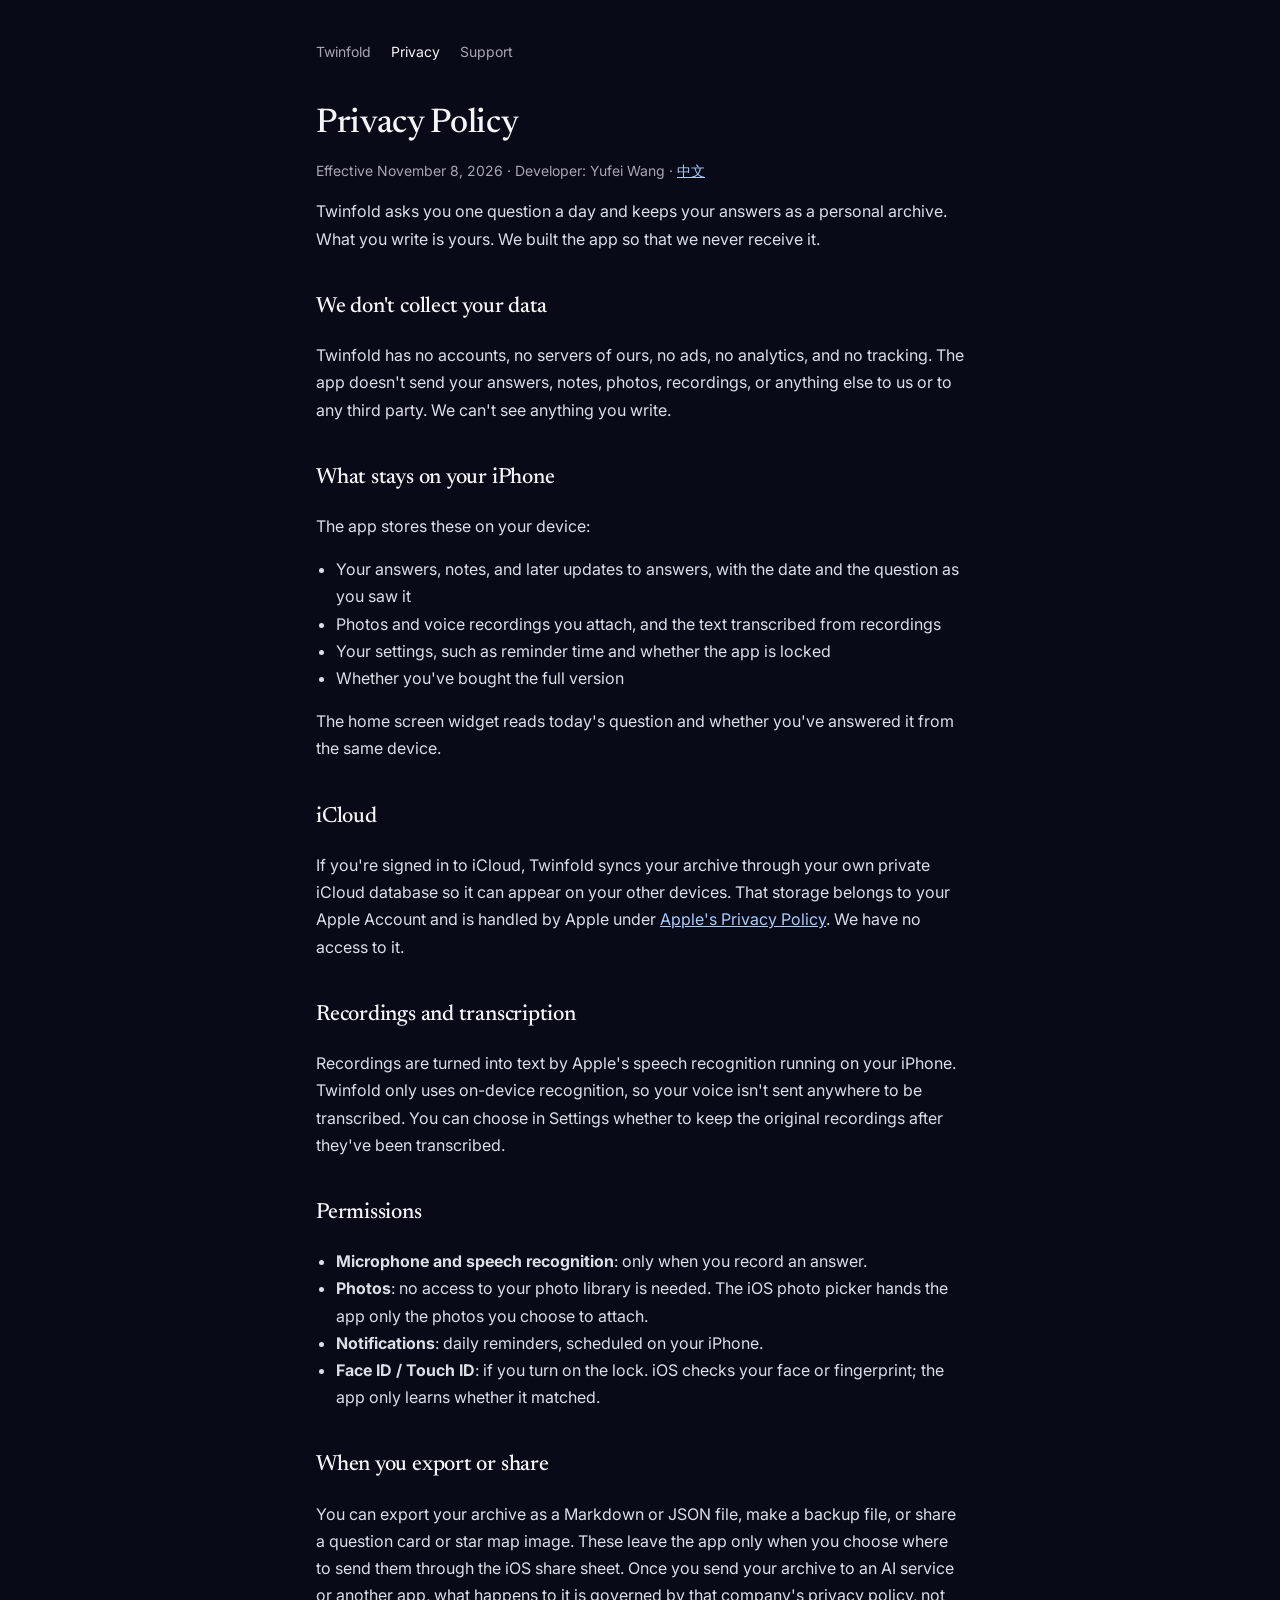
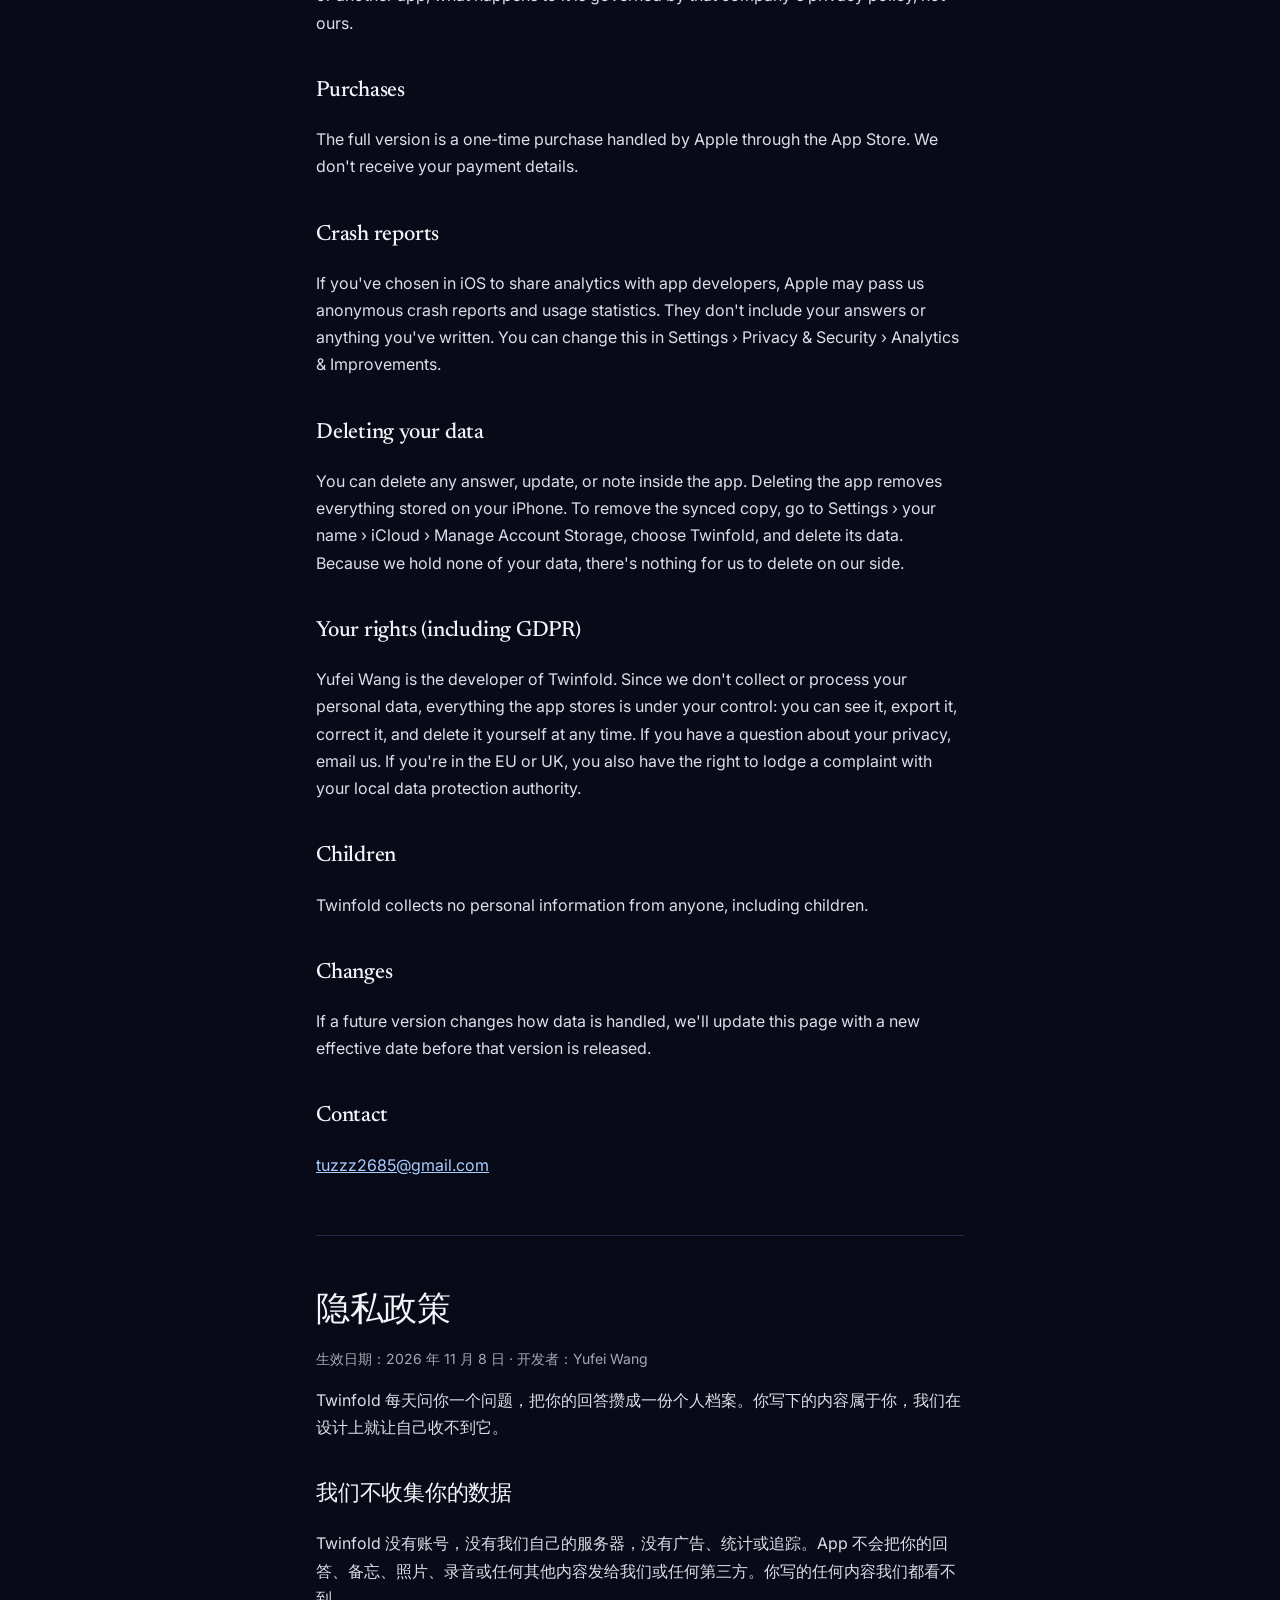
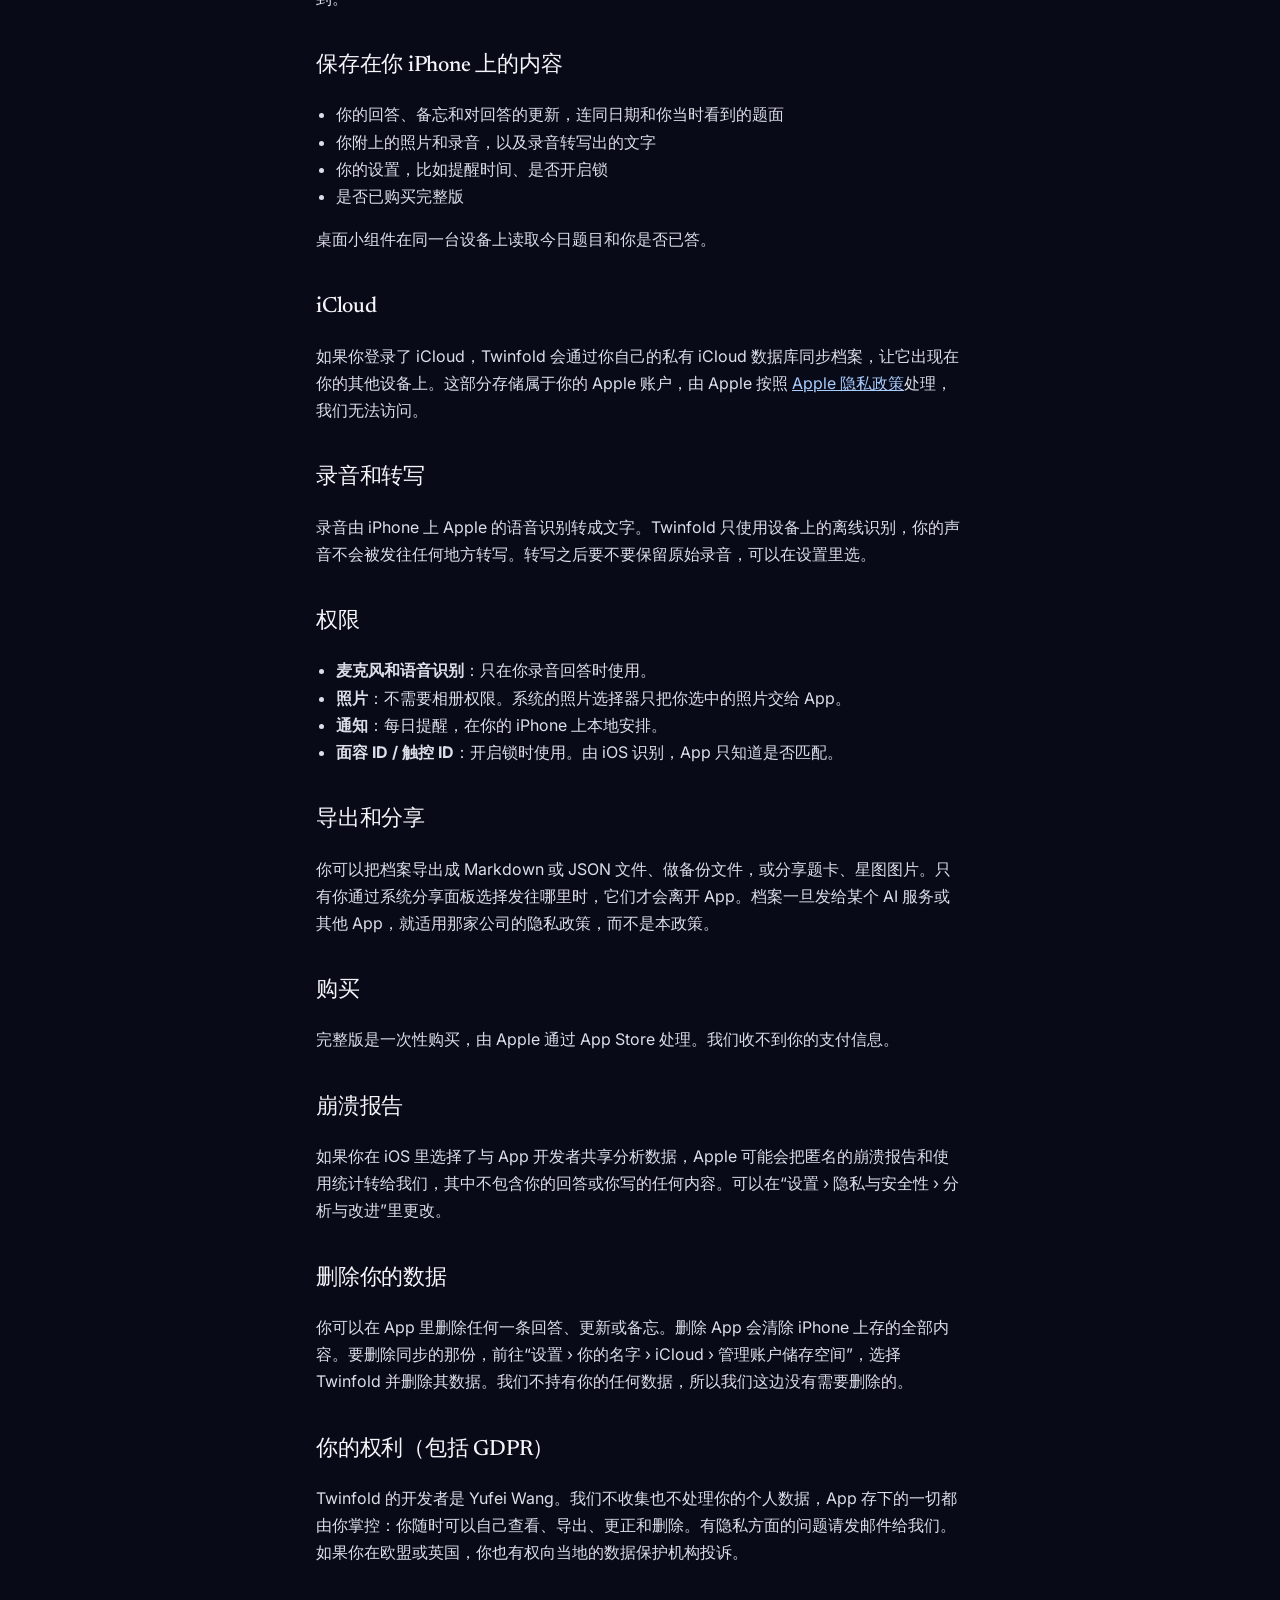
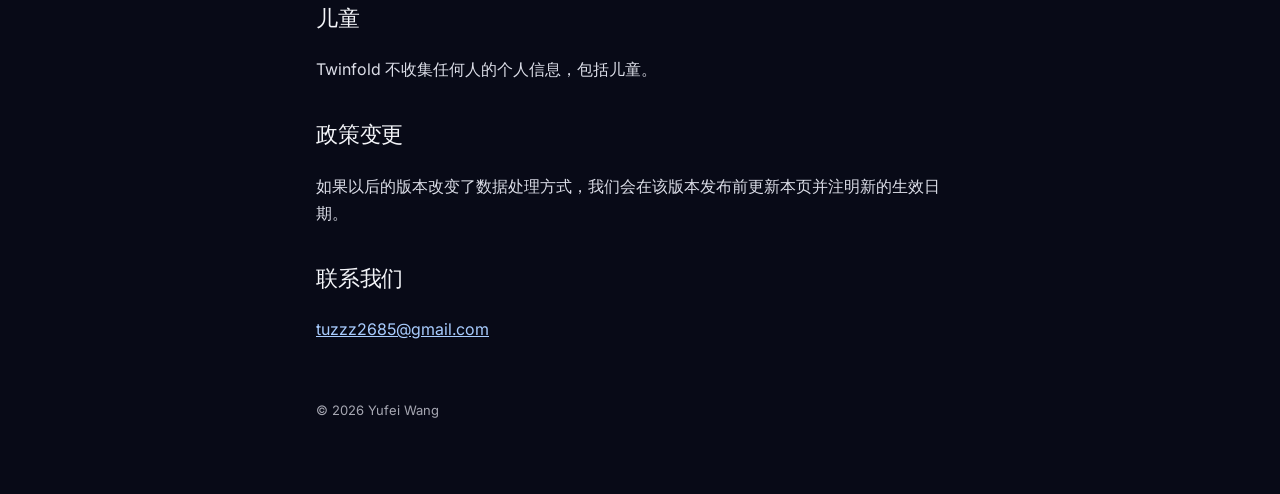
==== privacy.html @ fcb7c414 "Twinfold privacy policy, support, and home page Co-Authored-By: Claude Opus 5.5 <noreply@anthropic.c" ====
<!doctype html>
<html lang="en">
<head>
<meta charset="utf-8">
<meta name="viewport" content="width=device-width,initial-scale=1">
<title>Twinfold Privacy Policy</title>
<link rel="icon" href="icon.png">
<link rel="stylesheet" href="style.css">
</head>
<body>
<main>
<nav><a href="./">Twinfold</a><a href="privacy.html" aria-current="page">Privacy</a><a href="support.html">Support</a></nav>

<h1>Privacy Policy</h1>
<p class="muted">Effective November 8, 2026 · Developer: Yufei Wang · <a href="#zh">中文</a></p>

<p>Twinfold asks you one question a day and keeps your answers as a personal archive. What you write is yours. We built the app so that we never receive it.</p>

<h2>We don't collect your data</h2>
<p>Twinfold has no accounts, no servers of ours, no ads, no analytics, and no tracking. The app doesn't send your answers, notes, photos, recordings, or anything else to us or to any third party. We can't see anything you write.</p>

<h2>What stays on your iPhone</h2>
<p>The app stores these on your device:</p>
<ul>
  <li>Your answers, notes, and later updates to answers, with the date and the question as you saw it</li>
  <li>Photos and voice recordings you attach, and the text transcribed from recordings</li>
  <li>Your settings, such as reminder time and whether the app is locked</li>
  <li>Whether you've bought the full version</li>
</ul>
<p>The home screen widget reads today's question and whether you've answered it from the same device.</p>

<h2>iCloud</h2>
<p>If you're signed in to iCloud, Twinfold syncs your archive through your own private iCloud database so it can appear on your other devices. That storage belongs to your Apple Account and is handled by Apple under <a href="https://www.apple.com/legal/privacy/">Apple's Privacy Policy</a>. We have no access to it.</p>

<h2>Recordings and transcription</h2>
<p>Recordings are turned into text by Apple's speech recognition running on your iPhone. Twinfold only uses on-device recognition, so your voice isn't sent anywhere to be transcribed. You can choose in Settings whether to keep the original recordings after they've been transcribed.</p>

<h2>Permissions</h2>
<ul>
  <li><strong>Microphone and speech recognition</strong>: only when you record an answer.</li>
  <li><strong>Photos</strong>: no access to your photo library is needed. The iOS photo picker hands the app only the photos you choose to attach.</li>
  <li><strong>Notifications</strong>: daily reminders, scheduled on your iPhone.</li>
  <li><strong>Face ID / Touch ID</strong>: if you turn on the lock. iOS checks your face or fingerprint; the app only learns whether it matched.</li>
</ul>

<h2>When you export or share</h2>
<p>You can export your archive as a Markdown or JSON file, make a backup file, or share a question card or star map image. These leave the app only when you choose where to send them through the iOS share sheet. Once you send your archive to an AI service or another app, what happens to it is governed by that company's privacy policy, not ours.</p>

<h2>Purchases</h2>
<p>The full version is a one-time purchase handled by Apple through the App Store. We don't receive your payment details.</p>

<h2>Crash reports</h2>
<p>If you've chosen in iOS to share analytics with app developers, Apple may pass us anonymous crash reports and usage statistics. They don't include your answers or anything you've written. You can change this in Settings › Privacy &amp; Security › Analytics &amp; Improvements.</p>

<h2>Deleting your data</h2>
<p>You can delete any answer, update, or note inside the app. Deleting the app removes everything stored on your iPhone. To remove the synced copy, go to Settings › your name › iCloud › Manage Account Storage, choose Twinfold, and delete its data. Because we hold none of your data, there's nothing for us to delete on our side.</p>

<h2>Your rights (including GDPR)</h2>
<p>Yufei Wang is the developer of Twinfold. Since we don't collect or process your personal data, everything the app stores is under your control: you can see it, export it, correct it, and delete it yourself at any time. If you have a question about your privacy, email us. If you're in the EU or UK, you also have the right to lodge a complaint with your local data protection authority.</p>

<h2>Children</h2>
<p>Twinfold collects no personal information from anyone, including children.</p>

<h2>Changes</h2>
<p>If a future version changes how data is handled, we'll update this page with a new effective date before that version is released.</p>

<h2>Contact</h2>
<p><a href="mailto:tuzzz2685@gmail.com">tuzzz2685@gmail.com</a></p>

<hr>

<section id="zh" lang="zh-CN">
<h1>隐私政策</h1>
<p class="muted">生效日期：2026 年 11 月 8 日 · 开发者：Yufei Wang</p>

<p>Twinfold 每天问你一个问题，把你的回答攒成一份个人档案。你写下的内容属于你，我们在设计上就让自己收不到它。</p>

<h2>我们不收集你的数据</h2>
<p>Twinfold 没有账号，没有我们自己的服务器，没有广告、统计或追踪。App 不会把你的回答、备忘、照片、录音或任何其他内容发给我们或任何第三方。你写的任何内容我们都看不到。</p>

<h2>保存在你 iPhone 上的内容</h2>
<ul>
  <li>你的回答、备忘和对回答的更新，连同日期和你当时看到的题面</li>
  <li>你附上的照片和录音，以及录音转写出的文字</li>
  <li>你的设置，比如提醒时间、是否开启锁</li>
  <li>是否已购买完整版</li>
</ul>
<p>桌面小组件在同一台设备上读取今日题目和你是否已答。</p>

<h2>iCloud</h2>
<p>如果你登录了 iCloud，Twinfold 会通过你自己的私有 iCloud 数据库同步档案，让它出现在你的其他设备上。这部分存储属于你的 Apple 账户，由 Apple 按照 <a href="https://www.apple.com/legal/privacy/">Apple 隐私政策</a>处理，我们无法访问。</p>

<h2>录音和转写</h2>
<p>录音由 iPhone 上 Apple 的语音识别转成文字。Twinfold 只使用设备上的离线识别，你的声音不会被发往任何地方转写。转写之后要不要保留原始录音，可以在设置里选。</p>

<h2>权限</h2>
<ul>
  <li><strong>麦克风和语音识别</strong>：只在你录音回答时使用。</li>
  <li><strong>照片</strong>：不需要相册权限。系统的照片选择器只把你选中的照片交给 App。</li>
  <li><strong>通知</strong>：每日提醒，在你的 iPhone 上本地安排。</li>
  <li><strong>面容 ID / 触控 ID</strong>：开启锁时使用。由 iOS 识别，App 只知道是否匹配。</li>
</ul>

<h2>导出和分享</h2>
<p>你可以把档案导出成 Markdown 或 JSON 文件、做备份文件，或分享题卡、星图图片。只有你通过系统分享面板选择发往哪里时，它们才会离开 App。档案一旦发给某个 AI 服务或其他 App，就适用那家公司的隐私政策，而不是本政策。</p>

<h2>购买</h2>
<p>完整版是一次性购买，由 Apple 通过 App Store 处理。我们收不到你的支付信息。</p>

<h2>崩溃报告</h2>
<p>如果你在 iOS 里选择了与 App 开发者共享分析数据，Apple 可能会把匿名的崩溃报告和使用统计转给我们，其中不包含你的回答或你写的任何内容。可以在“设置 › 隐私与安全性 › 分析与改进”里更改。</p>

<h2>删除你的数据</h2>
<p>你可以在 App 里删除任何一条回答、更新或备忘。删除 App 会清除 iPhone 上存的全部内容。要删除同步的那份，前往“设置 › 你的名字 › iCloud › 管理账户储存空间”，选择 Twinfold 并删除其数据。我们不持有你的任何数据，所以我们这边没有需要删除的。</p>

<h2>你的权利（包括 GDPR）</h2>
<p>Twinfold 的开发者是 Yufei Wang。我们不收集也不处理你的个人数据，App 存下的一切都由你掌控：你随时可以自己查看、导出、更正和删除。有隐私方面的问题请发邮件给我们。如果你在欧盟或英国，你也有权向当地的数据保护机构投诉。</p>

<h2>儿童</h2>
<p>Twinfold 不收集任何人的个人信息，包括儿童。</p>

<h2>政策变更</h2>
<p>如果以后的版本改变了数据处理方式，我们会在该版本发布前更新本页并注明新的生效日期。</p>

<h2>联系我们</h2>
<p><a href="mailto:tuzzz2685@gmail.com">tuzzz2685@gmail.com</a></p>
</section>

<footer>© 2026 Yufei Wang</footer>
</main>
</body>
</html>
---- style.css ----
@import url("https://fonts.googleapis.com/css2?family=Inter:wght@400;500;600&family=Newsreader:opsz,wght@6..72,500&display=swap");
:root{--bg:#080A17;--panel:#14182E;--text:#F4F5F9;--dim:#A6A7B2;--primary:#A9CDFF;--line:#23284A}
*{box-sizing:border-box}
html{-webkit-text-size-adjust:100%}
body{margin:0;background:var(--bg);color:var(--text);font:16px/1.7 Inter,-apple-system,BlinkMacSystemFont,"PingFang SC","Helvetica Neue",sans-serif}
main{max-width:680px;margin:0 auto;padding:40px 16px 72px}
nav{display:flex;gap:20px;font-size:14px;margin-bottom:40px}
nav a{color:var(--dim);text-decoration:none}nav a:hover,nav a[aria-current]{color:var(--text)}
h1,h2{font-family:Newsreader,Georgia,"Songti SC",serif;font-weight:500;letter-spacing:-.01em}
h1{font-size:34px;line-height:1.2;margin:0 0 6px}
h2{font-size:22px;margin:36px 0 8px}
p,li{color:#DCDEE8}
a{color:var(--primary)}
.muted{color:var(--dim);font-size:14px}
hr{border:0;border-top:1px solid var(--line);margin:56px 0}
ul{padding-left:20px}
.card{background:var(--panel);border:1px solid var(--line);border-radius:14px;padding:4px 20px;margin:20px 0}
.hero{display:flex;align-items:center;gap:18px;margin-bottom:12px}
.hero img{width:72px;height:72px;border-radius:16px}
footer{margin-top:56px;color:var(--dim);font-size:13px}
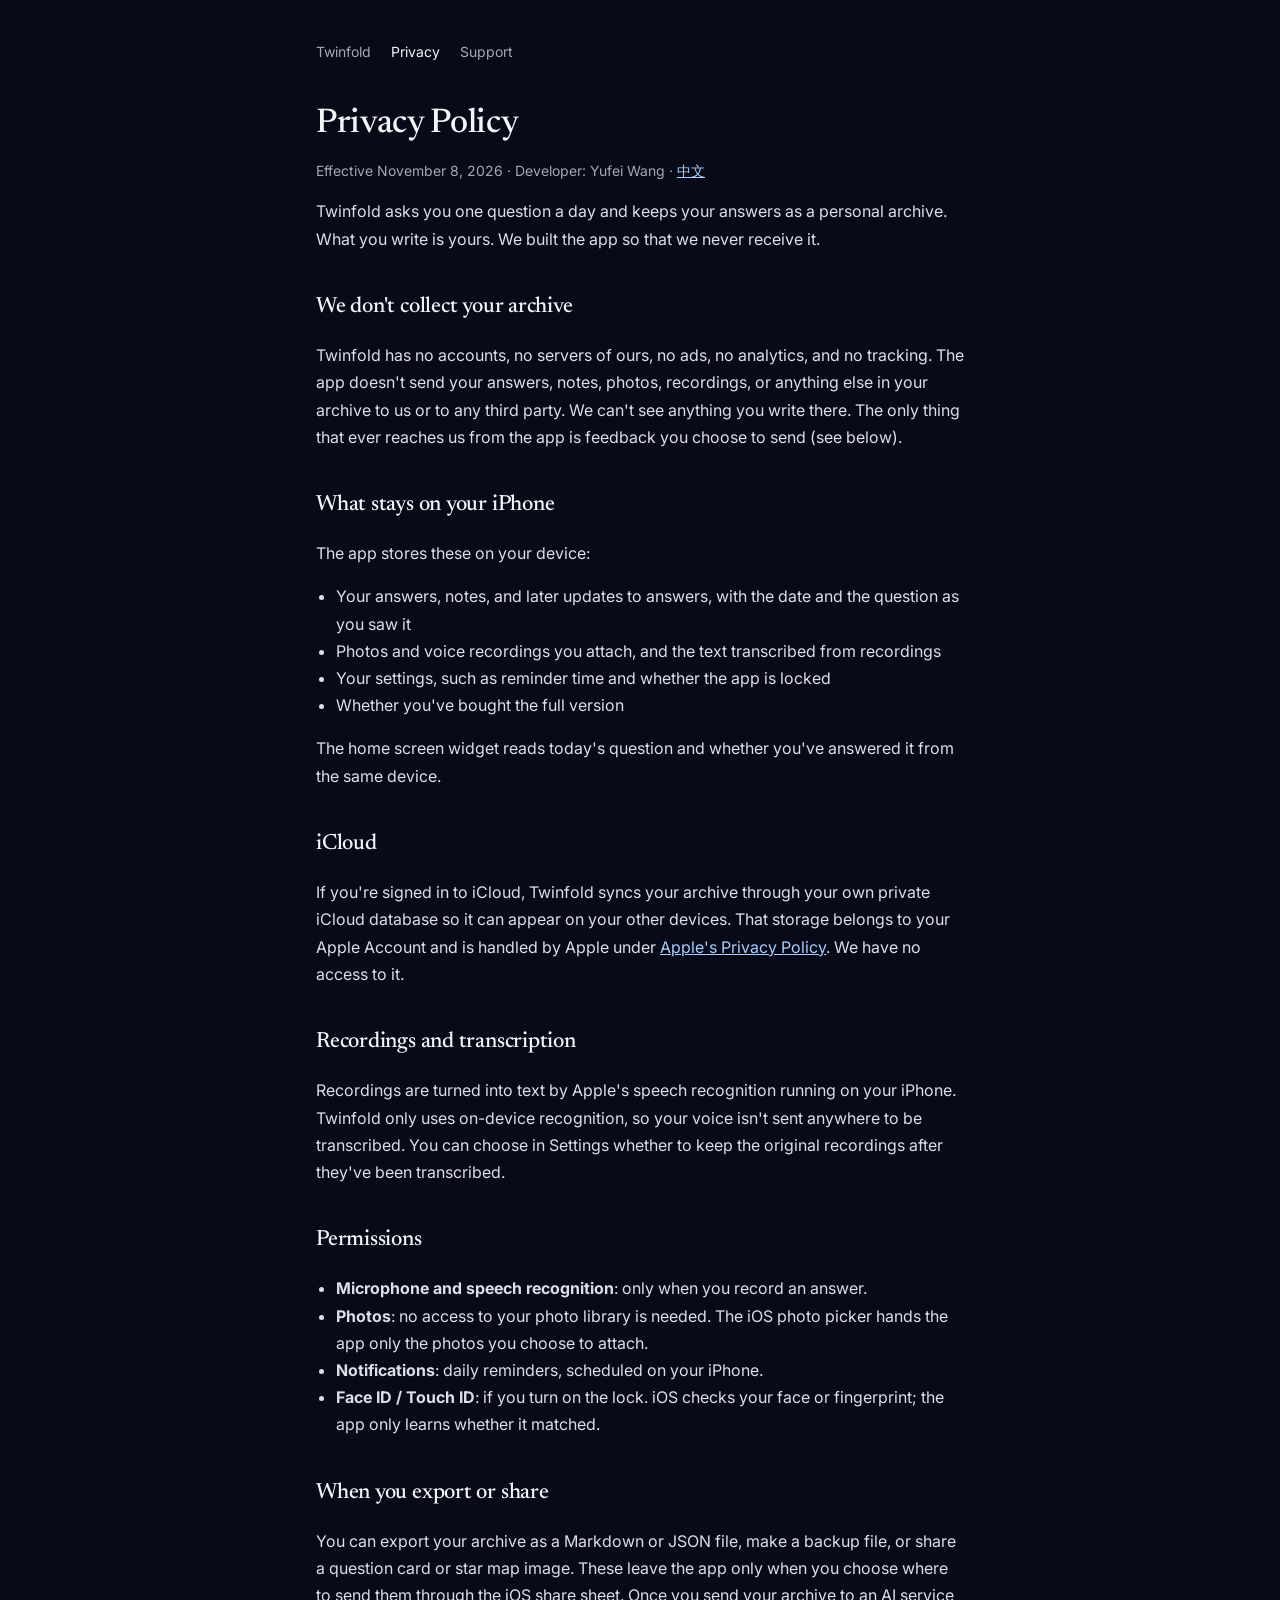
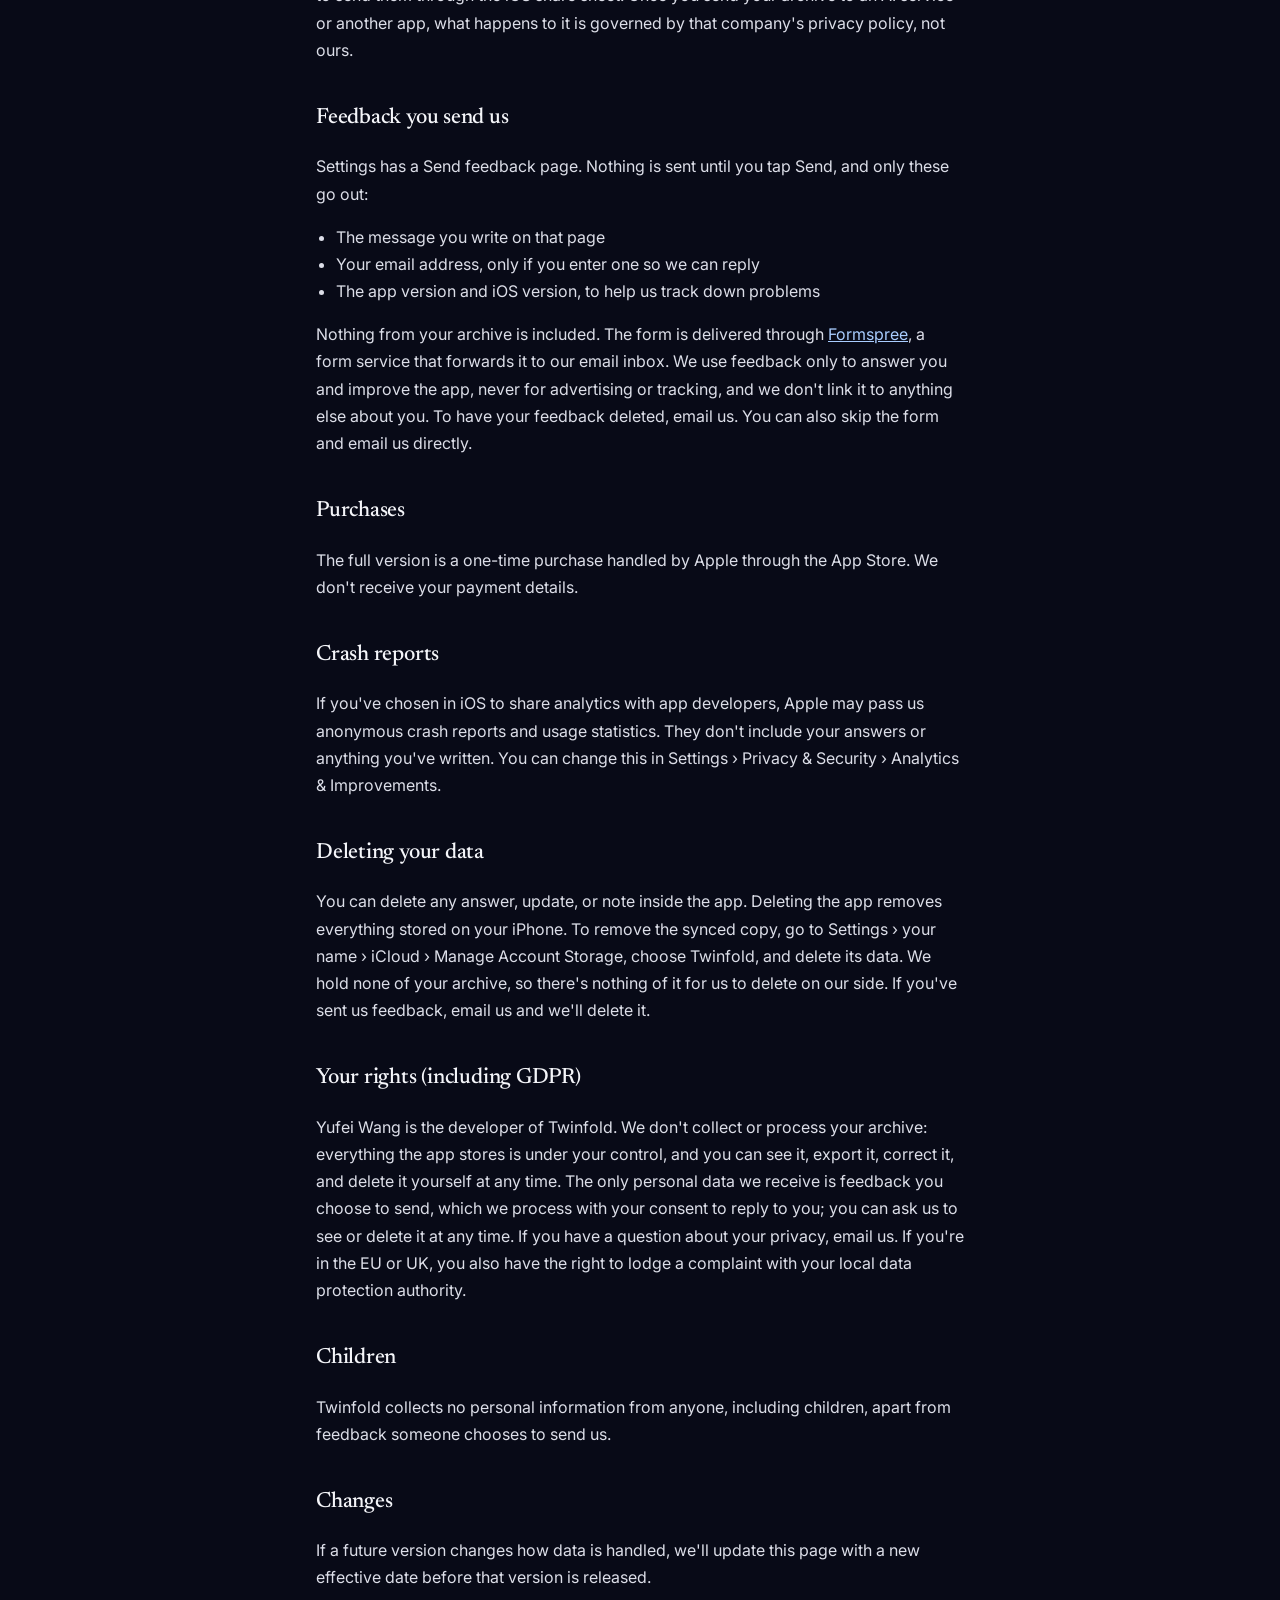
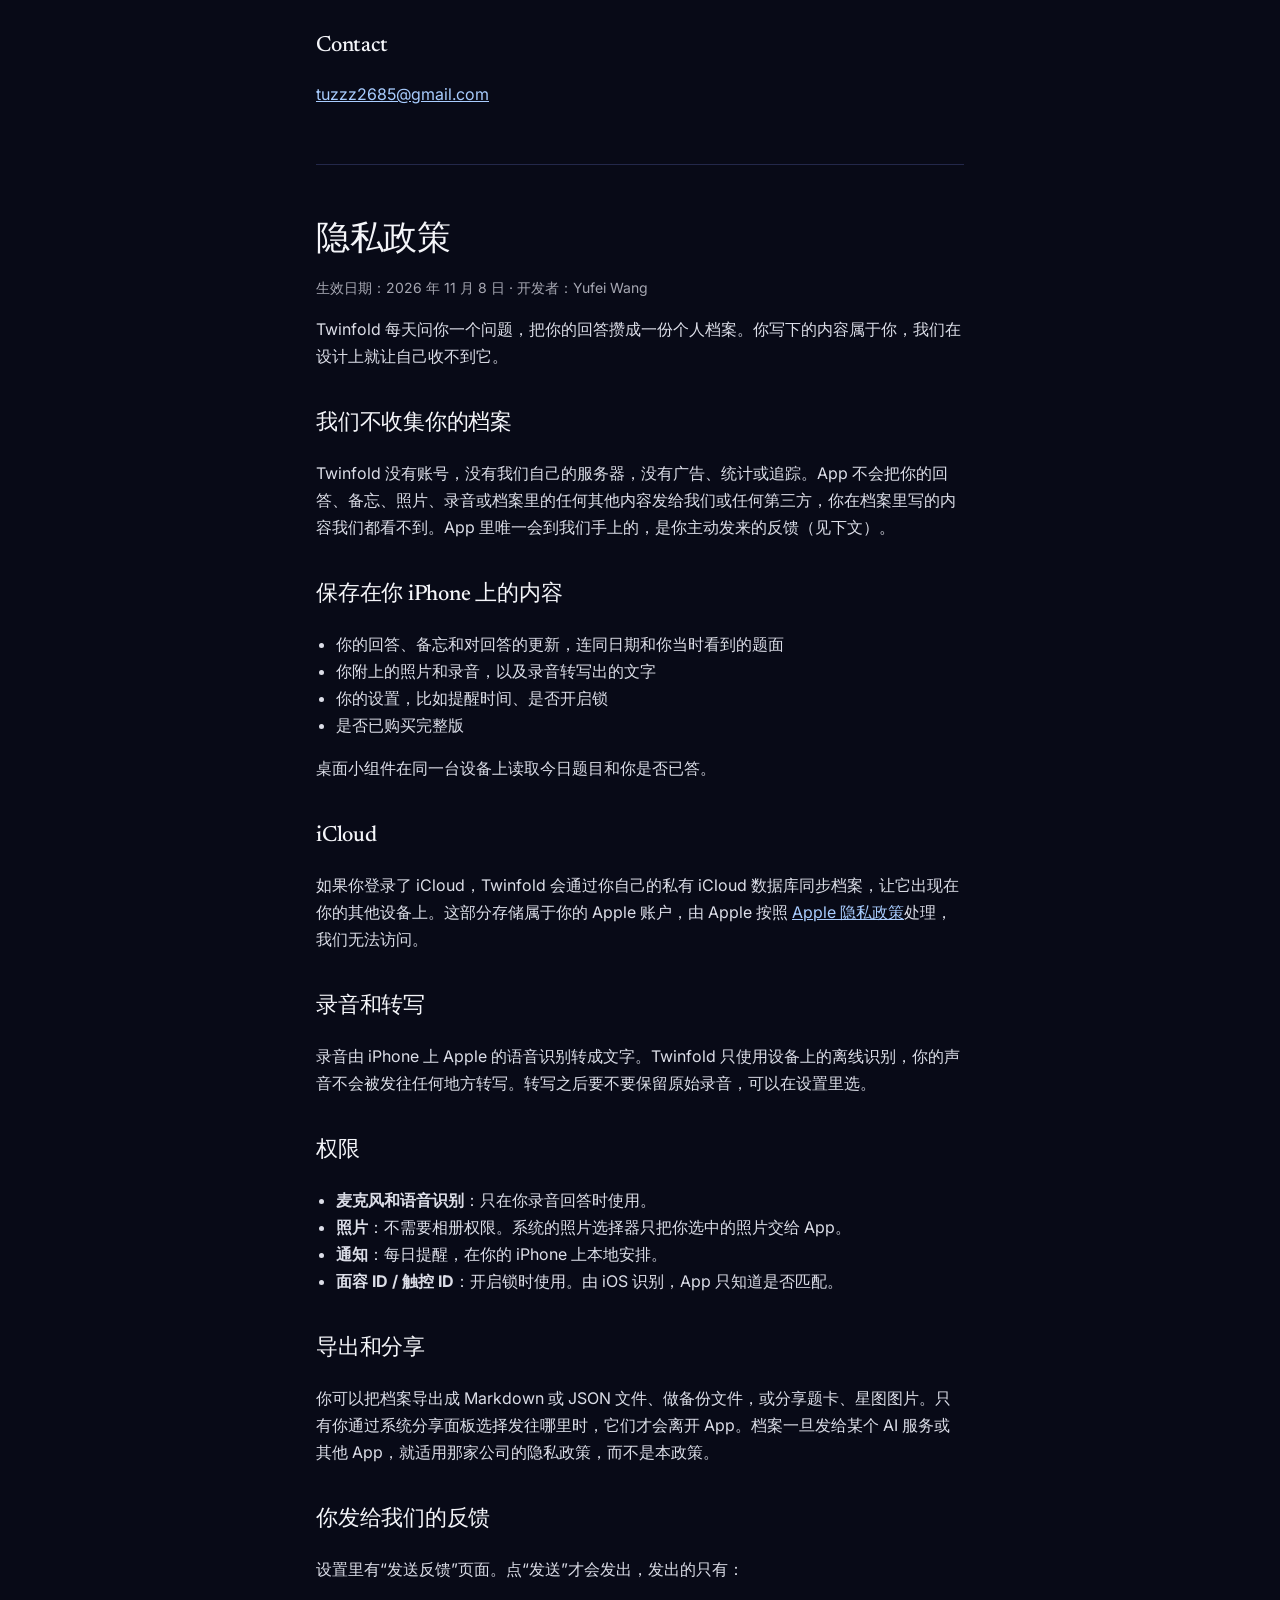
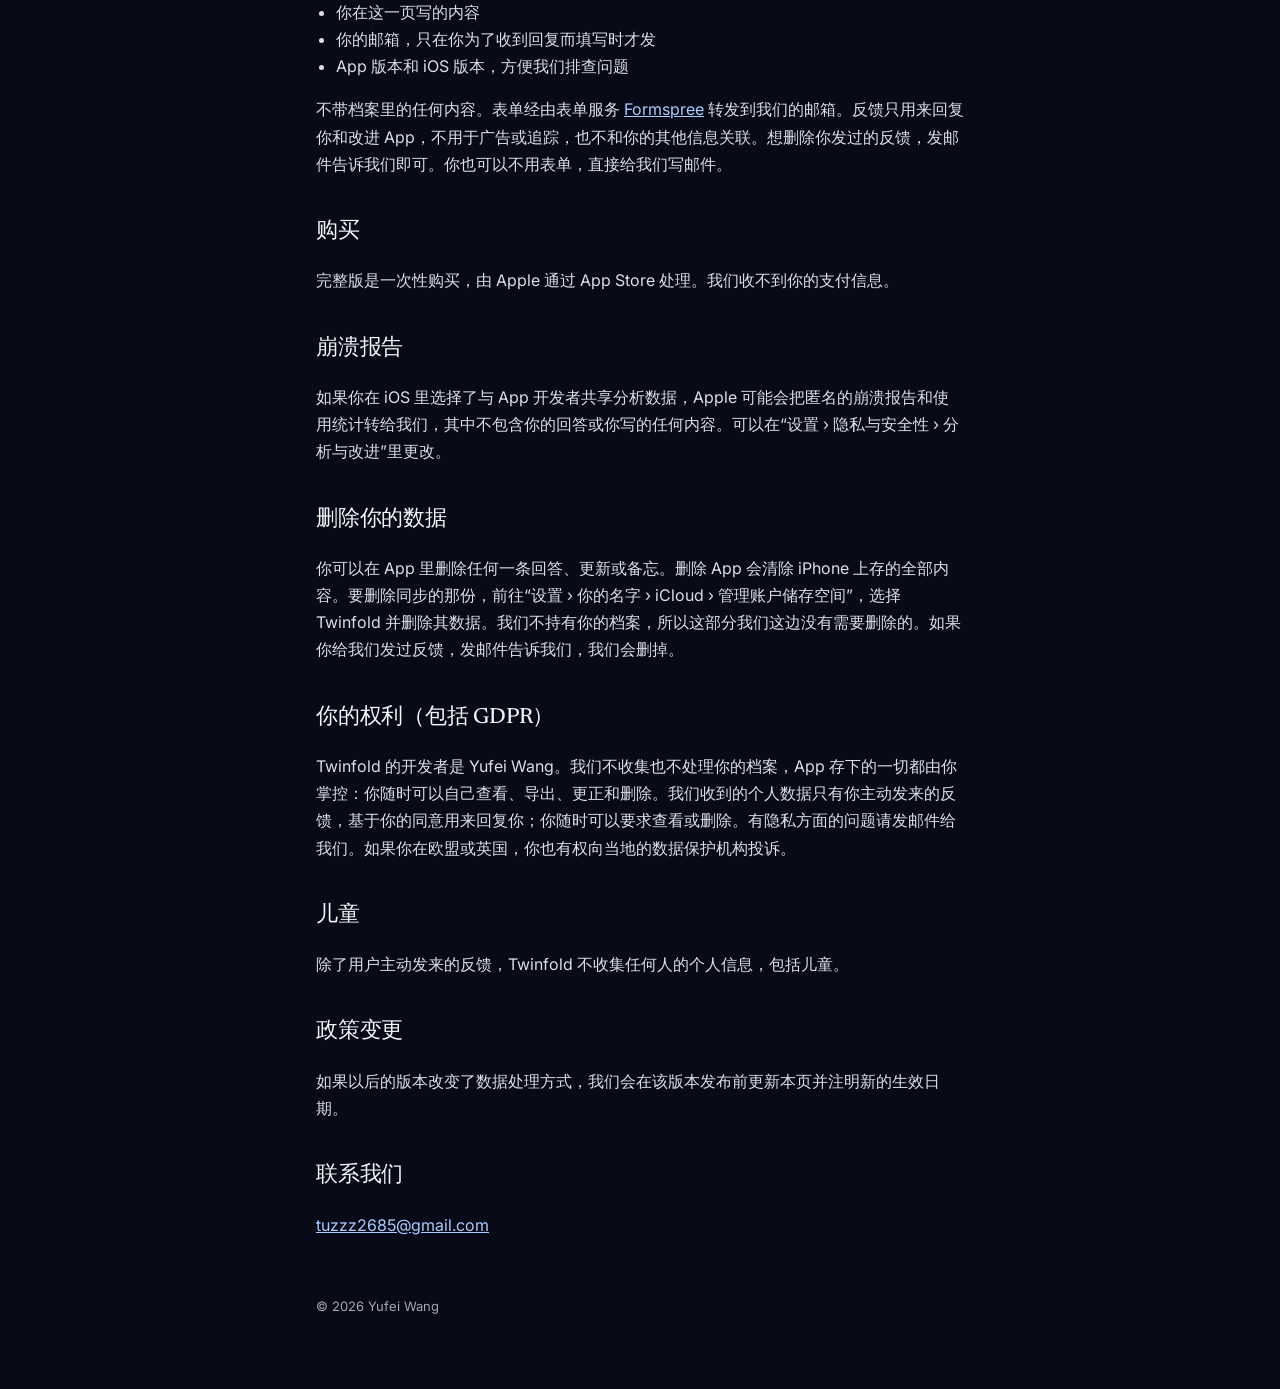
==== commit 970bcf14: "Privacy policy: in-app feedback (message, optional email, app and iOS version) goes through Formspre" ====
--- a/privacy.html
+++ b/privacy.html
@@ -16,8 +16,8 @@
 
 <p>Twinfold asks you one question a day and keeps your answers as a personal archive. What you write is yours. We built the app so that we never receive it.</p>
 
-<h2>We don't collect your data</h2>
-<p>Twinfold has no accounts, no servers of ours, no ads, no analytics, and no tracking. The app doesn't send your answers, notes, photos, recordings, or anything else to us or to any third party. We can't see anything you write.</p>
+<h2>We don't collect your archive</h2>
+<p>Twinfold has no accounts, no servers of ours, no ads, no analytics, and no tracking. The app doesn't send your answers, notes, photos, recordings, or anything else in your archive to us or to any third party. We can't see anything you write there. The only thing that ever reaches us from the app is feedback you choose to send (see below).</p>
 
 <h2>What stays on your iPhone</h2>
 <p>The app stores these on your device:</p>
@@ -46,6 +46,15 @@
 <h2>When you export or share</h2>
 <p>You can export your archive as a Markdown or JSON file, make a backup file, or share a question card or star map image. These leave the app only when you choose where to send them through the iOS share sheet. Once you send your archive to an AI service or another app, what happens to it is governed by that company's privacy policy, not ours.</p>
 
+<h2>Feedback you send us</h2>
+<p>Settings has a Send feedback page. Nothing is sent until you tap Send, and only these go out:</p>
+<ul>
+  <li>The message you write on that page</li>
+  <li>Your email address, only if you enter one so we can reply</li>
+  <li>The app version and iOS version, to help us track down problems</li>
+</ul>
+<p>Nothing from your archive is included. The form is delivered through <a href="https://formspree.io/legal/privacy-policy/">Formspree</a>, a form service that forwards it to our email inbox. We use feedback only to answer you and improve the app, never for advertising or tracking, and we don't link it to anything else about you. To have your feedback deleted, email us. You can also skip the form and email us directly.</p>
+
 <h2>Purchases</h2>
 <p>The full version is a one-time purchase handled by Apple through the App Store. We don't receive your payment details.</p>
 
@@ -53,13 +62,13 @@
 <p>If you've chosen in iOS to share analytics with app developers, Apple may pass us anonymous crash reports and usage statistics. They don't include your answers or anything you've written. You can change this in Settings › Privacy &amp; Security › Analytics &amp; Improvements.</p>
 
 <h2>Deleting your data</h2>
-<p>You can delete any answer, update, or note inside the app. Deleting the app removes everything stored on your iPhone. To remove the synced copy, go to Settings › your name › iCloud › Manage Account Storage, choose Twinfold, and delete its data. Because we hold none of your data, there's nothing for us to delete on our side.</p>
+<p>You can delete any answer, update, or note inside the app. Deleting the app removes everything stored on your iPhone. To remove the synced copy, go to Settings › your name › iCloud › Manage Account Storage, choose Twinfold, and delete its data. We hold none of your archive, so there's nothing of it for us to delete on our side. If you've sent us feedback, email us and we'll delete it.</p>
 
 <h2>Your rights (including GDPR)</h2>
-<p>Yufei Wang is the developer of Twinfold. Since we don't collect or process your personal data, everything the app stores is under your control: you can see it, export it, correct it, and delete it yourself at any time. If you have a question about your privacy, email us. If you're in the EU or UK, you also have the right to lodge a complaint with your local data protection authority.</p>
+<p>Yufei Wang is the developer of Twinfold. We don't collect or process your archive: everything the app stores is under your control, and you can see it, export it, correct it, and delete it yourself at any time. The only personal data we receive is feedback you choose to send, which we process with your consent to reply to you; you can ask us to see or delete it at any time. If you have a question about your privacy, email us. If you're in the EU or UK, you also have the right to lodge a complaint with your local data protection authority.</p>
 
 <h2>Children</h2>
-<p>Twinfold collects no personal information from anyone, including children.</p>
+<p>Twinfold collects no personal information from anyone, including children, apart from feedback someone chooses to send us.</p>
 
 <h2>Changes</h2>
 <p>If a future version changes how data is handled, we'll update this page with a new effective date before that version is released.</p>
@@ -75,8 +84,8 @@
 
 <p>Twinfold 每天问你一个问题，把你的回答攒成一份个人档案。你写下的内容属于你，我们在设计上就让自己收不到它。</p>
 
-<h2>我们不收集你的数据</h2>
-<p>Twinfold 没有账号，没有我们自己的服务器，没有广告、统计或追踪。App 不会把你的回答、备忘、照片、录音或任何其他内容发给我们或任何第三方。你写的任何内容我们都看不到。</p>
+<h2>我们不收集你的档案</h2>
+<p>Twinfold 没有账号，没有我们自己的服务器，没有广告、统计或追踪。App 不会把你的回答、备忘、照片、录音或档案里的任何其他内容发给我们或任何第三方，你在档案里写的内容我们都看不到。App 里唯一会到我们手上的，是你主动发来的反馈（见下文）。</p>
 
 <h2>保存在你 iPhone 上的内容</h2>
 <ul>
@@ -104,6 +113,15 @@
 <h2>导出和分享</h2>
 <p>你可以把档案导出成 Markdown 或 JSON 文件、做备份文件，或分享题卡、星图图片。只有你通过系统分享面板选择发往哪里时，它们才会离开 App。档案一旦发给某个 AI 服务或其他 App，就适用那家公司的隐私政策，而不是本政策。</p>
 
+<h2>你发给我们的反馈</h2>
+<p>设置里有“发送反馈”页面。点“发送”才会发出，发出的只有：</p>
+<ul>
+  <li>你在这一页写的内容</li>
+  <li>你的邮箱，只在你为了收到回复而填写时才发</li>
+  <li>App 版本和 iOS 版本，方便我们排查问题</li>
+</ul>
+<p>不带档案里的任何内容。表单经由表单服务 <a href="https://formspree.io/legal/privacy-policy/">Formspree</a> 转发到我们的邮箱。反馈只用来回复你和改进 App，不用于广告或追踪，也不和你的其他信息关联。想删除你发过的反馈，发邮件告诉我们即可。你也可以不用表单，直接给我们写邮件。</p>
+
 <h2>购买</h2>
 <p>完整版是一次性购买，由 Apple 通过 App Store 处理。我们收不到你的支付信息。</p>
 
@@ -111,13 +129,13 @@
 <p>如果你在 iOS 里选择了与 App 开发者共享分析数据，Apple 可能会把匿名的崩溃报告和使用统计转给我们，其中不包含你的回答或你写的任何内容。可以在“设置 › 隐私与安全性 › 分析与改进”里更改。</p>
 
 <h2>删除你的数据</h2>
-<p>你可以在 App 里删除任何一条回答、更新或备忘。删除 App 会清除 iPhone 上存的全部内容。要删除同步的那份，前往“设置 › 你的名字 › iCloud › 管理账户储存空间”，选择 Twinfold 并删除其数据。我们不持有你的任何数据，所以我们这边没有需要删除的。</p>
+<p>你可以在 App 里删除任何一条回答、更新或备忘。删除 App 会清除 iPhone 上存的全部内容。要删除同步的那份，前往“设置 › 你的名字 › iCloud › 管理账户储存空间”，选择 Twinfold 并删除其数据。我们不持有你的档案，所以这部分我们这边没有需要删除的。如果你给我们发过反馈，发邮件告诉我们，我们会删掉。</p>
 
 <h2>你的权利（包括 GDPR）</h2>
-<p>Twinfold 的开发者是 Yufei Wang。我们不收集也不处理你的个人数据，App 存下的一切都由你掌控：你随时可以自己查看、导出、更正和删除。有隐私方面的问题请发邮件给我们。如果你在欧盟或英国，你也有权向当地的数据保护机构投诉。</p>
+<p>Twinfold 的开发者是 Yufei Wang。我们不收集也不处理你的档案，App 存下的一切都由你掌控：你随时可以自己查看、导出、更正和删除。我们收到的个人数据只有你主动发来的反馈，基于你的同意用来回复你；你随时可以要求查看或删除。有隐私方面的问题请发邮件给我们。如果你在欧盟或英国，你也有权向当地的数据保护机构投诉。</p>
 
 <h2>儿童</h2>
-<p>Twinfold 不收集任何人的个人信息，包括儿童。</p>
+<p>除了用户主动发来的反馈，Twinfold 不收集任何人的个人信息，包括儿童。</p>
 
 <h2>政策变更</h2>
 <p>如果以后的版本改变了数据处理方式，我们会在该版本发布前更新本页并注明新的生效日期。</p>
